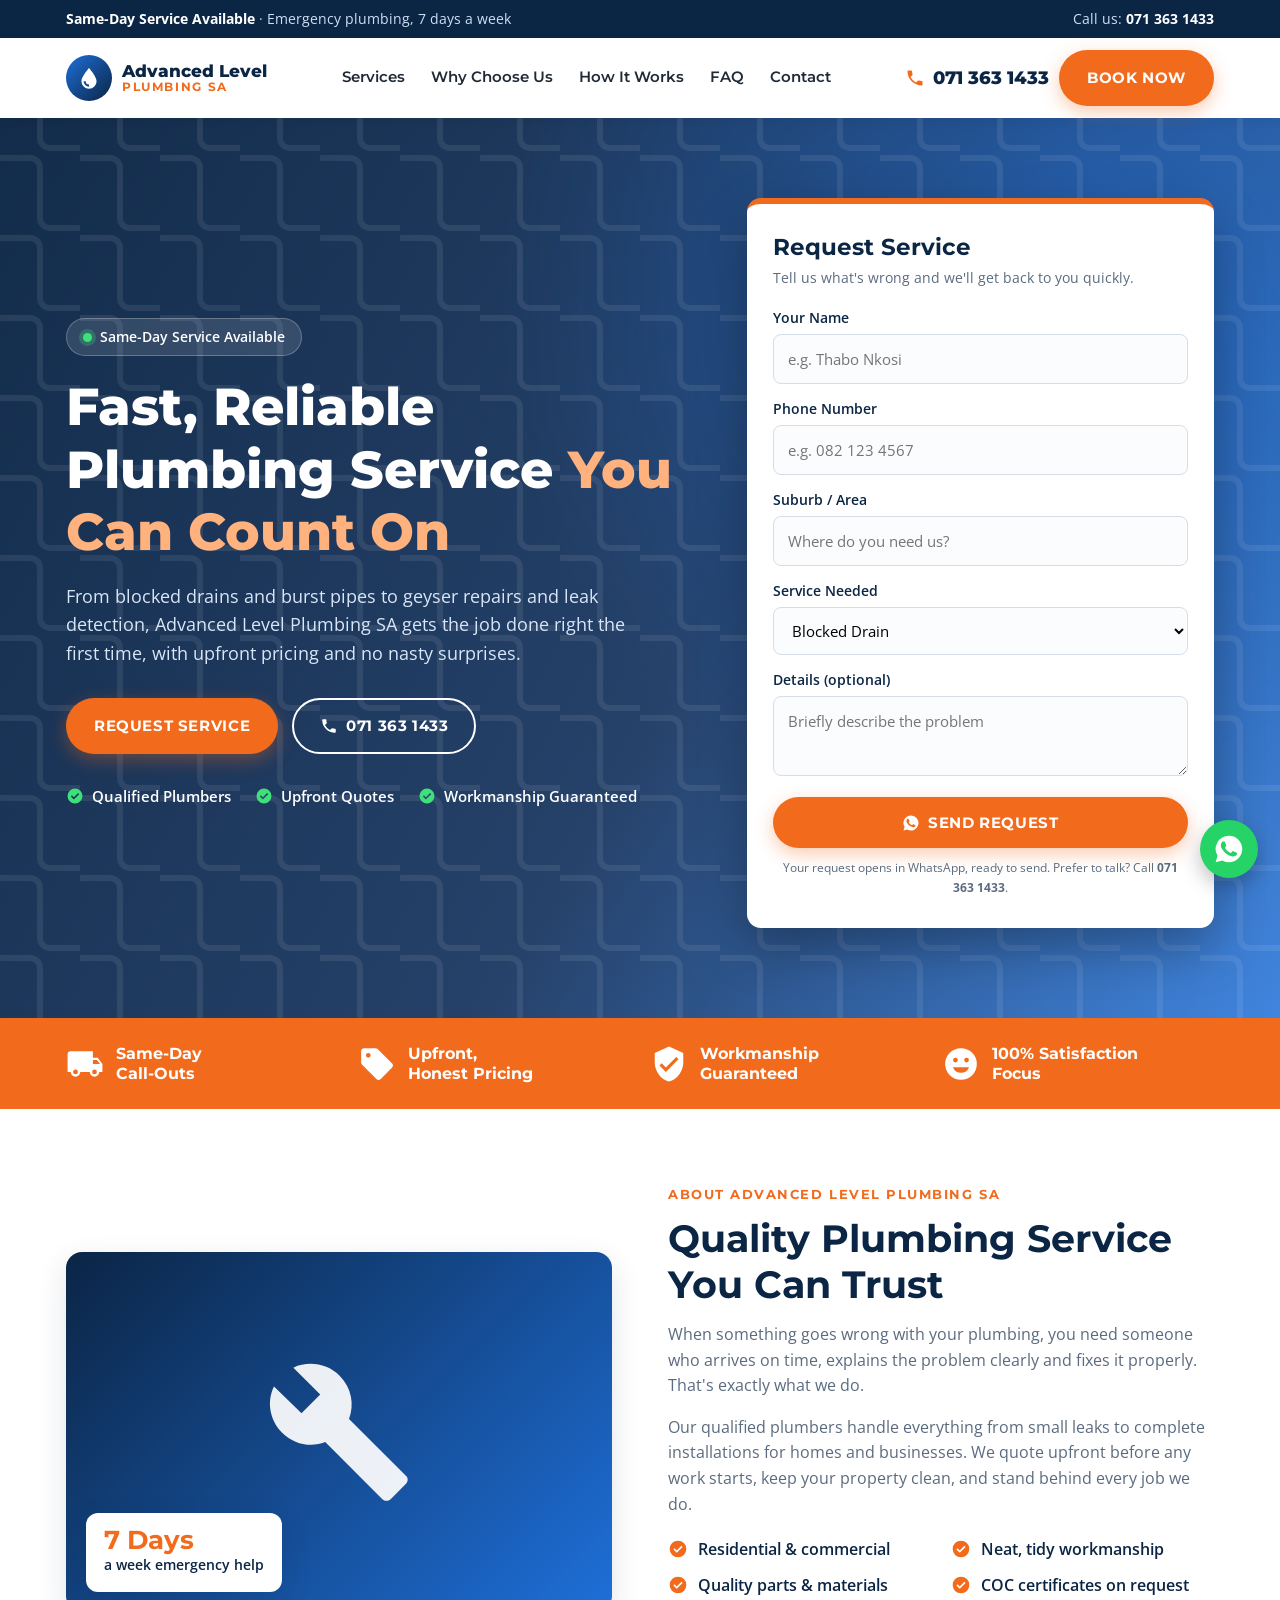
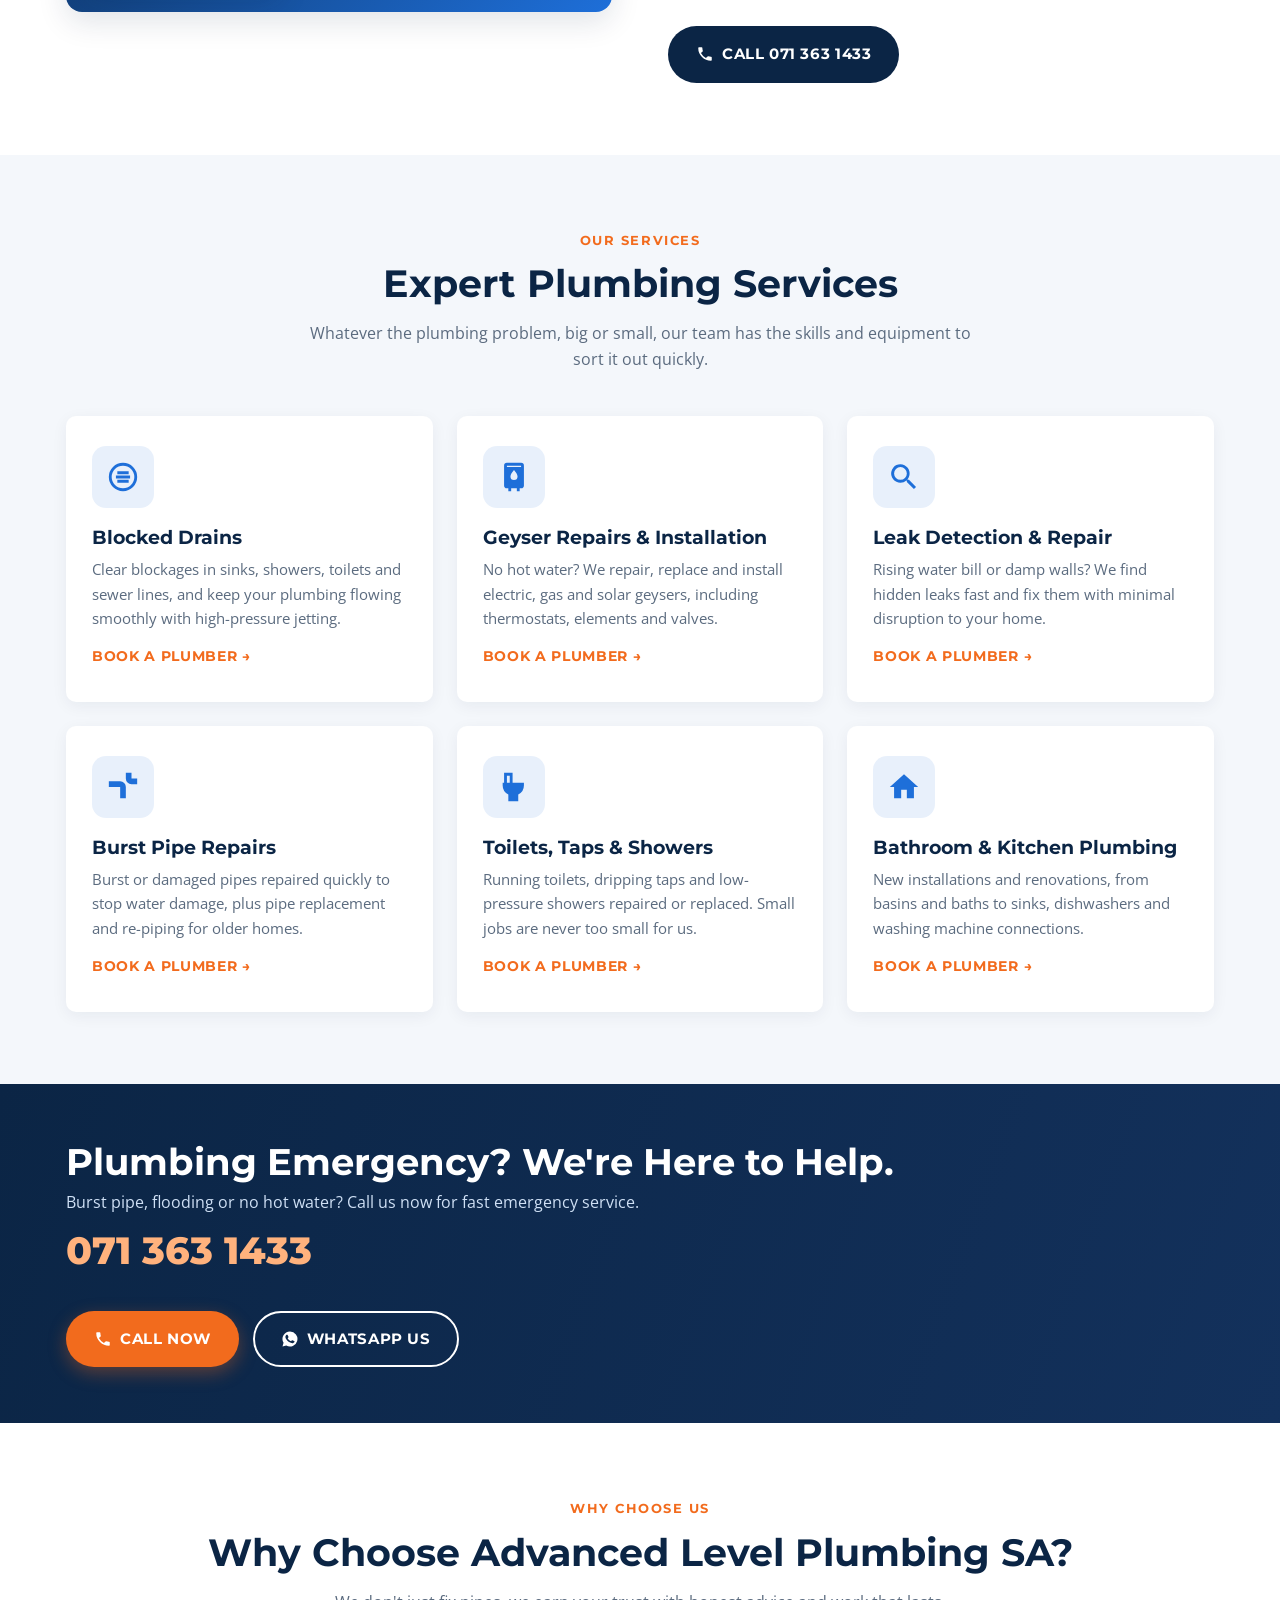
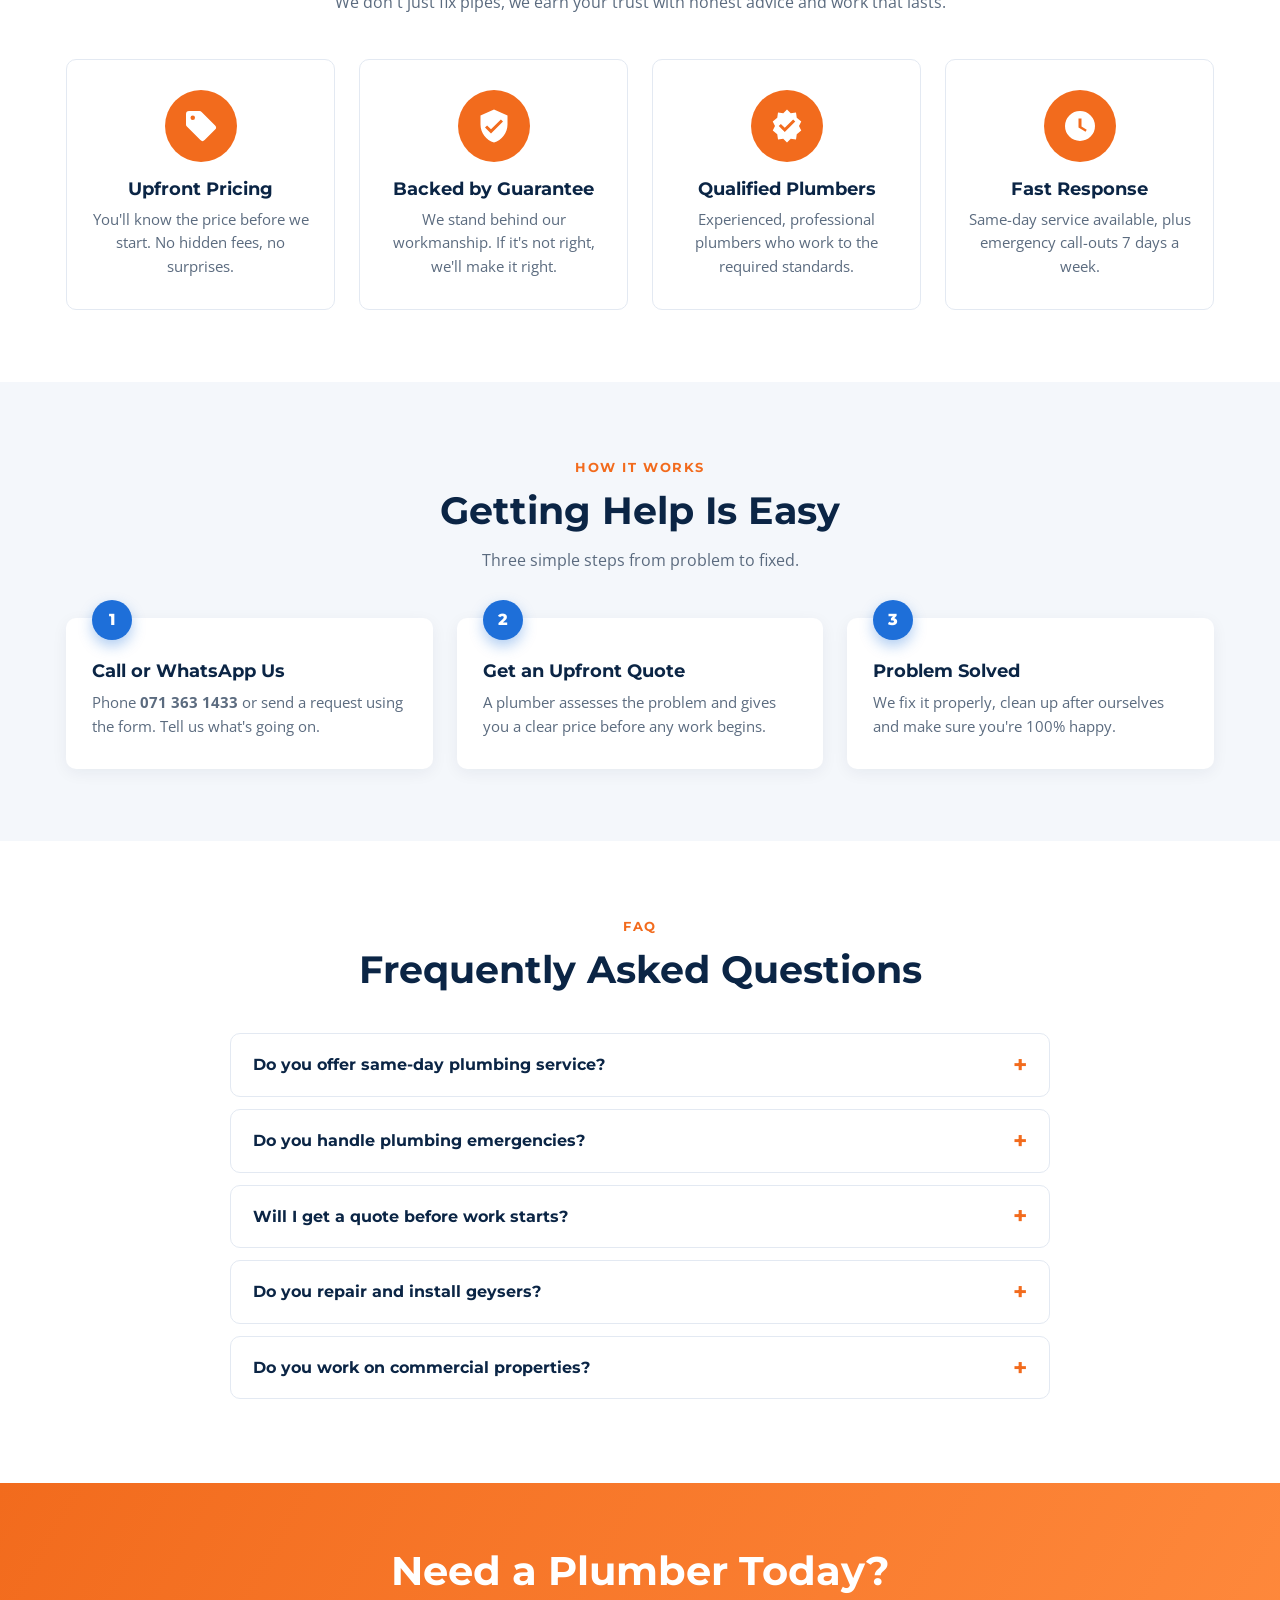
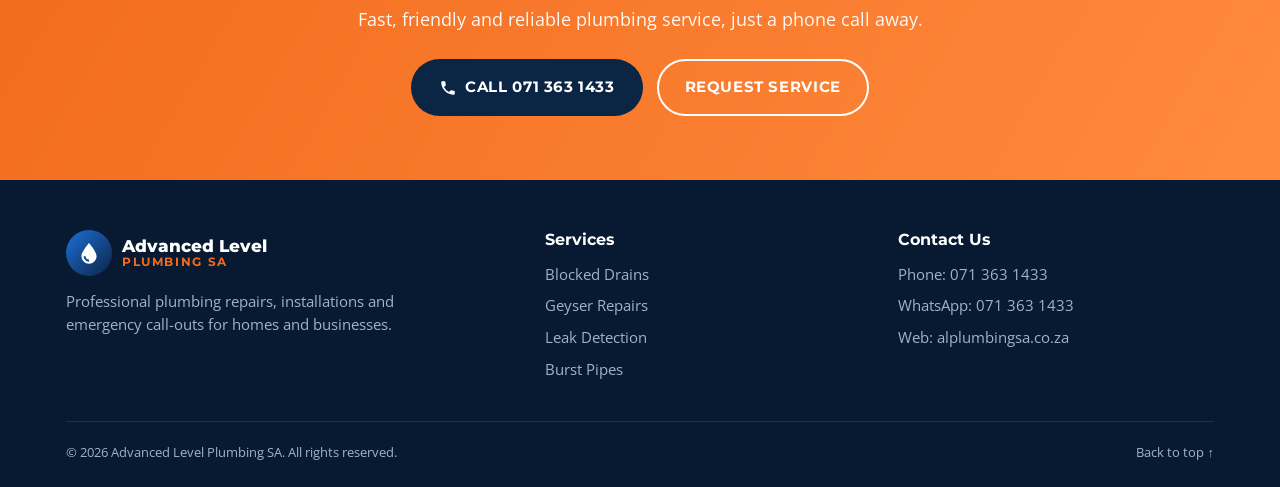
==== alplumbingsa/index.html @ 2ad4e086 "Add one-page website for Advanced Level Plumbing SA Single-page lead-gen site modelled on a plumbing" ====
<!DOCTYPE html>
<html lang="en-ZA">
<head>
  <meta charset="UTF-8">
  <meta name="viewport" content="width=device-width, initial-scale=1">
  <title>Advanced Level Plumbing SA | Fast, Reliable Plumbers | 071 363 1433</title>
  <meta name="description" content="Advanced Level Plumbing SA – fast, reliable plumbing repairs, blocked drains, geysers, leak detection and burst pipes. Same-day service available. Call 071 363 1433.">
  <link rel="canonical" href="https://alplumbingsa.co.za/">
  <meta property="og:title" content="Advanced Level Plumbing SA – Plumbing Service You Can Count On">
  <meta property="og:description" content="Blocked drains, geysers, leaks and burst pipes fixed fast. Same-day service available. Call 071 363 1433.">
  <meta property="og:url" content="https://alplumbingsa.co.za/">
  <meta property="og:type" content="website">
  <link rel="preconnect" href="https://fonts.googleapis.com">
  <link rel="preconnect" href="https://fonts.gstatic.com" crossorigin>
  <link href="https://fonts.googleapis.com/css2?family=Montserrat:wght@600;700;800&family=Open+Sans:wght@400;600&display=swap" rel="stylesheet">

  <script type="application/ld+json">
  {
    "@context": "https://schema.org",
    "@type": "Plumber",
    "name": "Advanced Level Plumbing SA",
    "url": "https://alplumbingsa.co.za/",
    "telephone": "+27713631433",
    "areaServed": "South Africa",
    "openingHours": "Mo-Su 00:00-23:59",
    "priceRange": "R"
  }
  </script>

  <style>
    :root {
      --navy: #0b2545;
      --navy-2: #13315c;
      --blue: #1e6fd9;
      --orange: #f26b1d;
      --orange-dark: #d4560c;
      --light: #f4f7fb;
      --text: #1f2a37;
      --muted: #5b6b7f;
      --white: #ffffff;
      --radius: 10px;
      --shadow: 0 10px 30px rgba(11, 37, 69, .12);
    }
    * { box-sizing: border-box; margin: 0; padding: 0; }
    html { scroll-behavior: smooth; }
    body { font-family: "Open Sans", Arial, sans-serif; color: var(--text); background: var(--white); line-height: 1.6; }
    h1, h2, h3, h4 { font-family: "Montserrat", Arial, sans-serif; line-height: 1.2; color: var(--navy); }
    a { color: inherit; text-decoration: none; }
    img, svg { display: block; }
    .container { width: 100%; max-width: 1180px; margin: 0 auto; padding: 0 16px; }
    section { padding: 72px 0; }
    .eyebrow { display: inline-block; font-family: "Montserrat", sans-serif; font-weight: 700; font-size: .8rem; letter-spacing: .12em; text-transform: uppercase; color: var(--orange); margin-bottom: 10px; }
    .section-title { font-size: clamp(1.7rem, 3.5vw, 2.4rem); margin-bottom: 14px; }
    .section-sub { color: var(--muted); max-width: 680px; }
    .center { text-align: center; }
    .center .section-sub { margin: 0 auto; }

    /* Buttons */
    .btn { display: inline-flex; align-items: center; justify-content: center; gap: 8px; font-family: "Montserrat", sans-serif; font-weight: 700; text-transform: uppercase; letter-spacing: .04em; font-size: .95rem; padding: 14px 26px; border-radius: 50px; border: 2px solid transparent; cursor: pointer; transition: transform .15s, background .15s, box-shadow .15s; white-space: nowrap; }
    .btn:hover { transform: translateY(-2px); }
    .btn-primary { background: var(--orange); color: var(--white); box-shadow: 0 6px 18px rgba(242, 107, 29, .35); }
    .btn-primary:hover { background: var(--orange-dark); }
    .btn-outline { border-color: var(--white); color: var(--white); }
    .btn-outline:hover { background: var(--white); color: var(--navy); }
    .btn-navy { background: var(--navy); color: var(--white); }
    .btn-navy:hover { background: var(--navy-2); }
    .btn svg { width: 18px; height: 18px; fill: currentColor; }

    /* Top bar */
    .topbar { background: var(--navy); color: #cfe0f5; font-size: .85rem; }
    .topbar .container { display: flex; justify-content: space-between; align-items: center; gap: 12px; padding-top: 8px; padding-bottom: 8px; flex-wrap: wrap; }
    .topbar strong { color: var(--white); }

    /* Header */
    header.site { position: sticky; top: 0; z-index: 50; background: var(--white); box-shadow: 0 2px 12px rgba(0,0,0,.06); }
    header.site .container { display: flex; align-items: center; justify-content: space-between; gap: 16px; padding-top: 12px; padding-bottom: 12px; }
    .logo { display: flex; align-items: center; gap: 10px; }
    .logo-mark { width: 46px; height: 46px; border-radius: 50%; background: linear-gradient(135deg, var(--blue), var(--navy)); display: grid; place-items: center; flex-shrink: 0; }
    .logo-mark svg { width: 26px; height: 26px; fill: var(--white); }
    .logo-text { font-family: "Montserrat", sans-serif; font-weight: 800; color: var(--navy); line-height: 1.05; font-size: 1.05rem; }
    .logo-text span { display: block; font-size: .72rem; font-weight: 700; color: var(--orange); letter-spacing: .14em; }
    nav.main { display: flex; gap: 26px; font-family: "Montserrat", sans-serif; font-weight: 600; font-size: .92rem; }
    nav.main a:hover { color: var(--orange); }
    .header-cta { display: flex; gap: 10px; align-items: center; }
    .header-phone { font-family: "Montserrat", sans-serif; font-weight: 800; color: var(--navy); display: flex; align-items: center; gap: 8px; font-size: 1.1rem; }
    .header-phone svg { width: 20px; height: 20px; fill: var(--orange); }

    /* Hero */
    .hero { position: relative; color: var(--white); padding: 80px 0 90px; background:
      radial-gradient(circle at 85% 20%, rgba(30,111,217,.55), transparent 45%),
      linear-gradient(120deg, rgba(11,37,69,.97) 0%, rgba(19,49,92,.92) 55%, rgba(30,111,217,.85) 100%);
      overflow: hidden; }
    .hero::before { content: ""; position: absolute; inset: 0; opacity: .08; background-image: url("data:image/svg+xml,%3Csvg xmlns='http://www.w3.org/2000/svg' width='80' height='80' viewBox='0 0 80 80'%3E%3Cpath d='M0 40h30a10 10 0 0 1 10 10v30M40 0v20a10 10 0 0 0 10 10h30' fill='none' stroke='%23fff' stroke-width='6'/%3E%3C/svg%3E"); }
    .hero .container { position: relative; display: grid; grid-template-columns: 1.15fr .85fr; gap: 48px; align-items: center; }
    .badge { display: inline-flex; align-items: center; gap: 8px; background: rgba(255,255,255,.12); border: 1px solid rgba(255,255,255,.25); padding: 7px 16px; border-radius: 50px; font-weight: 600; font-size: .88rem; margin-bottom: 20px; }
    .badge .dot { width: 9px; height: 9px; background: #3ee07a; border-radius: 50%; box-shadow: 0 0 0 4px rgba(62,224,122,.25); }
    .hero h1 { color: var(--white); font-size: clamp(2rem, 4.6vw, 3.25rem); font-weight: 800; margin-bottom: 18px; }
    .hero h1 em { font-style: normal; color: #ffb27d; }
    .hero p.lead { font-size: 1.12rem; color: #d9e6f7; max-width: 560px; margin-bottom: 30px; }
    .hero-ctas { display: flex; gap: 14px; flex-wrap: wrap; margin-bottom: 30px; }
    .hero-points { display: flex; flex-wrap: wrap; gap: 10px 24px; list-style: none; font-weight: 600; font-size: .95rem; }
    .hero-points li { display: flex; align-items: center; gap: 8px; }
    .hero-points svg { width: 18px; height: 18px; fill: #3ee07a; }

    /* Form card */
    .form-card { background: var(--white); color: var(--text); border-radius: 14px; padding: 30px 26px; box-shadow: 0 20px 50px rgba(0,0,0,.3); border-top: 6px solid var(--orange); }
    .form-card h2 { font-size: 1.45rem; margin-bottom: 4px; }
    .form-card p.small { color: var(--muted); font-size: .9rem; margin-bottom: 18px; }
    .form-card label { display: block; font-weight: 600; font-size: .85rem; margin-bottom: 5px; color: var(--navy); }
    .form-card input, .form-card select, .form-card textarea { width: 100%; padding: 12px 14px; border: 1.5px solid #d5dde8; border-radius: 8px; font: inherit; font-size: .95rem; margin-bottom: 14px; background: #fbfcfe; }
    .form-card input:focus, .form-card select:focus, .form-card textarea:focus { outline: none; border-color: var(--blue); box-shadow: 0 0 0 3px rgba(30,111,217,.15); }
    .form-card textarea { resize: vertical; min-height: 80px; }
    .form-card .btn { width: 100%; }
    .form-note { font-size: .78rem; color: var(--muted); text-align: center; margin-top: 10px; }

    /* Trust strip */
    .trust { background: var(--orange); color: var(--white); padding: 26px 0; }
    .trust .container { display: grid; grid-template-columns: repeat(4, 1fr); gap: 20px; }
    .trust-item { display: flex; align-items: center; gap: 12px; font-family: "Montserrat", sans-serif; font-weight: 700; font-size: .98rem; line-height: 1.25; }
    .trust-item svg { width: 38px; height: 38px; fill: var(--white); flex-shrink: 0; }

    /* Intro */
    .intro .container { display: grid; grid-template-columns: 1fr 1fr; gap: 56px; align-items: center; }
    .intro-visual { position: relative; border-radius: 16px; background: linear-gradient(135deg, var(--navy), var(--blue)); min-height: 360px; display: grid; place-items: center; box-shadow: var(--shadow); overflow: hidden; }
    .intro-visual svg.big { width: 55%; max-width: 230px; fill: rgba(255,255,255,.92); }
    .intro-stat { position: absolute; bottom: 20px; left: 20px; background: var(--white); border-radius: 12px; padding: 14px 18px; box-shadow: var(--shadow); }
    .intro-stat strong { display: block; font-family: "Montserrat", sans-serif; font-size: 1.6rem; color: var(--orange); line-height: 1; }
    .intro-stat span { font-size: .85rem; font-weight: 600; color: var(--navy); }
    .intro p { color: var(--muted); margin-bottom: 16px; }
    .check-list { list-style: none; margin: 20px 0 28px; display: grid; grid-template-columns: 1fr 1fr; gap: 10px 20px; }
    .check-list li { display: flex; gap: 10px; align-items: flex-start; font-weight: 600; color: var(--navy); }
    .check-list svg { width: 20px; height: 20px; fill: var(--orange); flex-shrink: 0; margin-top: 2px; }

    /* Services */
    .services { background: var(--light); }
    .services-grid { display: grid; grid-template-columns: repeat(3, 1fr); gap: 24px; margin-top: 44px; }
    .service-card { background: var(--white); border-radius: var(--radius); padding: 30px 26px; box-shadow: 0 4px 16px rgba(11,37,69,.06); border-bottom: 4px solid transparent; transition: transform .2s, border-color .2s, box-shadow .2s; display: flex; flex-direction: column; }
    .service-card:hover { transform: translateY(-6px); border-color: var(--orange); box-shadow: var(--shadow); }
    .service-icon { width: 62px; height: 62px; border-radius: 14px; background: rgba(30,111,217,.1); display: grid; place-items: center; margin-bottom: 18px; }
    .service-icon svg { width: 34px; height: 34px; fill: var(--blue); }
    .service-card h3 { font-size: 1.2rem; margin-bottom: 8px; }
    .service-card p { color: var(--muted); font-size: .95rem; flex: 1; }
    .service-card a.more { margin-top: 16px; font-family: "Montserrat", sans-serif; font-weight: 700; font-size: .85rem; color: var(--orange); text-transform: uppercase; letter-spacing: .05em; }
    .service-card a.more:hover { color: var(--orange-dark); }

    /* Emergency banner */
    .emergency { background: linear-gradient(110deg, var(--navy) 0%, var(--navy-2) 100%); color: var(--white); padding: 56px 0; }
    .emergency .container { display: flex; align-items: center; justify-content: space-between; gap: 30px; flex-wrap: wrap; }
    .emergency h2 { color: var(--white); font-size: clamp(1.6rem, 3.5vw, 2.3rem); }
    .emergency p { color: #cfe0f5; margin-top: 6px; }
    .emergency .big-phone { font-family: "Montserrat", sans-serif; font-weight: 800; font-size: clamp(1.6rem, 4vw, 2.4rem); color: #ffb27d; display: block; margin-top: 4px; }
    .emergency-ctas { display: flex; gap: 14px; flex-wrap: wrap; }

    /* Why us */
    .why-grid { display: grid; grid-template-columns: repeat(4, 1fr); gap: 24px; margin-top: 44px; }
    .why-card { text-align: center; padding: 30px 20px; border-radius: var(--radius); border: 1.5px solid #e3e9f2; transition: border-color .2s, box-shadow .2s; }
    .why-card:hover { border-color: var(--blue); box-shadow: var(--shadow); }
    .why-icon { width: 72px; height: 72px; margin: 0 auto 16px; border-radius: 50%; background: var(--orange); display: grid; place-items: center; }
    .why-icon svg { width: 36px; height: 36px; fill: var(--white); }
    .why-card h3 { font-size: 1.1rem; margin-bottom: 8px; }
    .why-card p { color: var(--muted); font-size: .93rem; }

    /* Process */
    .process { background: var(--light); }
    .steps { display: grid; grid-template-columns: repeat(3, 1fr); gap: 24px; margin-top: 44px; counter-reset: step; }
    .step { background: var(--white); border-radius: var(--radius); padding: 30px 26px; position: relative; box-shadow: 0 4px 16px rgba(11,37,69,.06); }
    .step::before { counter-increment: step; content: counter(step); position: absolute; top: -18px; left: 26px; width: 40px; height: 40px; border-radius: 50%; background: var(--blue); color: var(--white); font-family: "Montserrat", sans-serif; font-weight: 800; display: grid; place-items: center; box-shadow: 0 6px 14px rgba(30,111,217,.35); }
    .step h3 { margin: 12px 0 8px; font-size: 1.15rem; }
    .step p { color: var(--muted); font-size: .95rem; }

    /* FAQ */
    .faq-list { max-width: 820px; margin: 40px auto 0; }
    .faq-list details { border: 1.5px solid #e3e9f2; border-radius: var(--radius); margin-bottom: 12px; background: var(--white); }
    .faq-list summary { cursor: pointer; list-style: none; padding: 18px 22px; font-family: "Montserrat", sans-serif; font-weight: 700; color: var(--navy); display: flex; justify-content: space-between; gap: 16px; align-items: center; }
    .faq-list summary::-webkit-details-marker { display: none; }
    .faq-list summary::after { content: "+"; font-size: 1.5rem; color: var(--orange); line-height: 1; }
    .faq-list details[open] summary::after { content: "–"; }
    .faq-list details p { padding: 0 22px 18px; color: var(--muted); }

    /* Final CTA */
    .final-cta { background: linear-gradient(120deg, var(--orange) 0%, #ff8a3d 100%); color: var(--white); text-align: center; padding: 64px 0; }
    .final-cta h2 { color: var(--white); font-size: clamp(1.7rem, 4vw, 2.5rem); margin-bottom: 10px; }
    .final-cta p { font-size: 1.1rem; margin-bottom: 26px; opacity: .95; }
    .final-cta .btn-row { display: flex; gap: 14px; justify-content: center; flex-wrap: wrap; }

    /* Footer */
    footer { background: #071a31; color: #9fb3cc; padding: 50px 0 24px; font-size: .92rem; }
    .footer-grid { display: grid; grid-template-columns: 1.4fr 1fr 1fr; gap: 36px; margin-bottom: 32px; }
    footer h4 { color: var(--white); font-size: 1rem; margin-bottom: 14px; }
    footer ul { list-style: none; }
    footer li { margin-bottom: 8px; }
    footer a:hover { color: var(--white); }
    footer .logo-text { color: var(--white); }
    footer .about { margin-top: 14px; max-width: 360px; }
    .footer-bottom { border-top: 1px solid rgba(255,255,255,.1); padding-top: 20px; display: flex; justify-content: space-between; gap: 12px; flex-wrap: wrap; font-size: .82rem; }

    /* Mobile sticky call bar */
    .mobile-bar { display: none; position: fixed; bottom: 0; left: 0; right: 0; z-index: 60; box-shadow: 0 -4px 16px rgba(0,0,0,.15); }
    .mobile-bar a { flex: 1; display: flex; align-items: center; justify-content: center; gap: 8px; padding: 15px 8px; font-family: "Montserrat", sans-serif; font-weight: 800; text-transform: uppercase; font-size: .9rem; color: var(--white); }
    .mobile-bar a svg { width: 18px; height: 18px; fill: currentColor; }
    .mobile-bar .call { background: var(--orange); }
    .mobile-bar .wa { background: #1fa855; }

    /* Floating WhatsApp (desktop) */
    .wa-float { position: fixed; right: 22px; bottom: 22px; z-index: 55; width: 58px; height: 58px; border-radius: 50%; background: #25d366; display: grid; place-items: center; box-shadow: 0 8px 20px rgba(0,0,0,.25); transition: transform .15s; }
    .wa-float:hover { transform: scale(1.08); }
    .wa-float svg { width: 32px; height: 32px; fill: var(--white); }

    /* Responsive */
    @media (max-width: 1020px) {
      nav.main { display: none; }
      .hero .container, .intro .container { grid-template-columns: 1fr; }
      .services-grid { grid-template-columns: repeat(2, 1fr); }
      .why-grid { grid-template-columns: repeat(2, 1fr); }
      .trust .container { grid-template-columns: repeat(2, 1fr); }
    }
    @media (max-width: 680px) {
      section { padding: 56px 0; }
      .topbar .hide-sm, .header-cta .btn { display: none; }
      .header-phone { font-size: .98rem; }
      .logo-text { font-size: .92rem; }
      .hero { padding: 50px 0 60px; }
      .hero-ctas .btn { flex: 1 1 100%; }
      .services-grid, .why-grid, .steps, .footer-grid, .check-list { grid-template-columns: 1fr; }
      .trust .container { grid-template-columns: 1fr 1fr; gap: 16px; }
      .trust-item { font-size: .85rem; }
      .trust-item svg { width: 30px; height: 30px; }
      .intro-visual { min-height: 260px; }
      .steps { gap: 36px; }
      .mobile-bar { display: flex; }
      .wa-float { display: none; }
      body { padding-bottom: 54px; }
    }
  </style>
</head>
<body>

  <!-- SVG icon sprite -->
  <svg width="0" height="0" style="position:absolute" aria-hidden="true">
    <symbol id="i-phone" viewBox="0 0 24 24"><path d="M6.6 10.8a15.1 15.1 0 0 0 6.6 6.6l2.2-2.2a1 1 0 0 1 1-.25 11.4 11.4 0 0 0 3.6.57 1 1 0 0 1 1 1V20a1 1 0 0 1-1 1A17 17 0 0 1 3 4a1 1 0 0 1 1-1h3.5a1 1 0 0 1 1 1c0 1.25.2 2.45.57 3.57a1 1 0 0 1-.25 1z"/></symbol>
    <symbol id="i-check" viewBox="0 0 24 24"><path d="M12 2a10 10 0 1 0 0 20 10 10 0 0 0 0-20zm-1.5 14.5-4-4 1.4-1.4 2.6 2.6 5.6-5.6 1.4 1.4z"/></symbol>
    <symbol id="i-drop" viewBox="0 0 24 24"><path d="M12 2.7S5 10.4 5 15a7 7 0 0 0 14 0c0-4.6-7-12.3-7-12.3zm0 17.3a5 5 0 0 1-5-5h2a3 3 0 0 0 3 3z"/></symbol>
    <symbol id="i-wrench" viewBox="0 0 24 24"><path d="M22.7 19 13.6 9.9c.9-2.3.4-5-1.5-6.9-2-2-5-2.4-7.4-1.3L9 6 6 9 1.6 4.7C.4 7.1.9 10.1 2.9 12.1c1.9 1.9 4.6 2.4 6.9 1.5l9.1 9.1c.4.4 1 .4 1.4 0l2.3-2.3c.5-.4.5-1.1.1-1.4z"/></symbol>
    <symbol id="i-drain" viewBox="0 0 24 24"><path d="M12 2a10 10 0 1 0 0 20 10 10 0 0 0 0-20zm0 18a8 8 0 1 1 0-16 8 8 0 0 1 0 16zM7 11h10v2H7zm1-3h8v2H8zm0 6h8v2H8z"/></symbol>
    <symbol id="i-geyser" viewBox="0 0 24 24"><path d="M7 2h10a2 2 0 0 1 2 2v14a2 2 0 0 1-2 2h-1v2h-2v-2h-4v2H8v-2H7a2 2 0 0 1-2-2V4a2 2 0 0 1 2-2zm5 5c-1.3 1.6-2.5 3.2-2.5 4.6a2.5 2.5 0 0 0 5 0C14.5 10.2 13.3 8.6 12 7zM7 4v1h10V4z"/></symbol>
    <symbol id="i-search" viewBox="0 0 24 24"><path d="M15.5 14h-.8l-.3-.3A6.5 6.5 0 1 0 9.5 16a6.5 6.5 0 0 0 4.2-1.6l.3.3v.8l5 5 1.5-1.5zm-6 0a4.5 4.5 0 1 1 0-9 4.5 4.5 0 0 1 0 9z"/></symbol>
    <symbol id="i-pipe" viewBox="0 0 24 24"><path d="M2 8h8a4 4 0 0 1 4 4v8h-4v-8H2zm12-6h4v4h4v4h-4a4 4 0 0 1-4-4z"/></symbol>
    <symbol id="i-toilet" viewBox="0 0 24 24"><path d="M5 2h6v7h8v2a7 7 0 0 1-4 6.3V22H8v-4.7A7 7 0 0 1 4 11V9h1zm2 2v5h2V4z"/></symbol>
    <symbol id="i-house" viewBox="0 0 24 24"><path d="M12 3 2 12h3v8h5v-6h4v6h5v-8h3z"/></symbol>
    <symbol id="i-clock" viewBox="0 0 24 24"><path d="M12 2a10 10 0 1 0 0 20 10 10 0 0 0 0-20zm1 10.4 3.5 2.1-.8 1.3L11 13V7h2z"/></symbol>
    <symbol id="i-tag" viewBox="0 0 24 24"><path d="M21.4 11.6 12.4 2.6A2 2 0 0 0 11 2H4a2 2 0 0 0-2 2v7c0 .6.2 1.1.6 1.4l9 9a2 2 0 0 0 2.8 0l7-7a2 2 0 0 0 0-2.8zM6.5 8a1.5 1.5 0 1 1 0-3 1.5 1.5 0 0 1 0 3z"/></symbol>
    <symbol id="i-shield" viewBox="0 0 24 24"><path d="M12 1 3 5v6c0 5.5 3.8 10.7 9 12 5.2-1.3 9-6.5 9-12V5zm-2 16-4-4 1.4-1.4 2.6 2.6 6.6-6.6L18 9z"/></symbol>
    <symbol id="i-badge" viewBox="0 0 24 24"><path d="M12 1 9.5 3.5 6 3l-.5 3.5L2.5 9 4 12l-1.5 3 3 2.5L6 21l3.5-.5L12 23l2.5-2.5L18 21l.5-3.5 3-2.5L20 12l1.5-3-3-2.5L18 3l-3.5.5zm-1.5 15-4-4 1.4-1.4 2.6 2.6 5.6-5.6 1.4 1.4z"/></symbol>
    <symbol id="i-truck" viewBox="0 0 24 24"><path d="M20 8h-3V4H3a2 2 0 0 0-2 2v11h2a3 3 0 0 0 6 0h6a3 3 0 0 0 6 0h2v-5zM6 18.5a1.5 1.5 0 1 1 0-3 1.5 1.5 0 0 1 0 3zm13.5-9 2 2.5H17V9.5zM18 18.5a1.5 1.5 0 1 1 0-3 1.5 1.5 0 0 1 0 3z"/></symbol>
    <symbol id="i-smile" viewBox="0 0 24 24"><path d="M12 2a10 10 0 1 0 0 20 10 10 0 0 0 0-20zM8.5 8a1.5 1.5 0 1 1 0 3 1.5 1.5 0 0 1 0-3zm7 0a1.5 1.5 0 1 1 0 3 1.5 1.5 0 0 1 0-3zM12 17.5A5.5 5.5 0 0 1 6.9 14h10.2a5.5 5.5 0 0 1-5.1 3.5z"/></symbol>
    <symbol id="i-whatsapp" viewBox="0 0 24 24"><path d="M12 2a10 10 0 0 0-8.6 15.1L2 22l5-1.3A10 10 0 1 0 12 2zm5.8 14.1c-.2.7-1.4 1.3-2 1.4-.5.1-1.2.1-1.9-.1-.4-.1-1-.3-1.7-.6-3-1.3-5-4.3-5.1-4.5-.2-.2-1.2-1.6-1.2-3s.8-2.2 1-2.5c.3-.3.6-.4.8-.4h.6c.2 0 .4 0 .7.5l.9 2.2c.1.2.1.4 0 .6l-.3.5-.4.5c-.1.1-.3.3-.1.6.2.3.8 1.3 1.6 2.1 1.1 1 2.1 1.3 2.4 1.4.3.2.5.1.6 0l.9-1.1c.2-.3.4-.2.7-.1l2.1 1c.3.2.5.2.6.4.1.1.1.7-.2 1.5z"/></symbol>
  </svg>

  <!-- Top bar -->
  <div class="topbar">
    <div class="container">
      <span><strong>Same-Day Service Available</strong> <span class="hide-sm">· Emergency plumbing, 7 days a week</span></span>
      <span>Call us: <a href="tel:+27713631433"><strong>071 363 1433</strong></a></span>
    </div>
  </div>

  <!-- Header -->
  <header class="site">
    <div class="container">
      <a href="#top" class="logo" aria-label="Advanced Level Plumbing SA home">
        <span class="logo-mark"><svg><use href="#i-drop"/></svg></span>
        <span class="logo-text">Advanced Level<span>PLUMBING SA</span></span>
      </a>
      <nav class="main" aria-label="Main">
        <a href="#services">Services</a>
        <a href="#why-us">Why Choose Us</a>
        <a href="#how-it-works">How It Works</a>
        <a href="#faq">FAQ</a>
        <a href="#contact">Contact</a>
      </nav>
      <div class="header-cta">
        <a class="header-phone" href="tel:+27713631433"><svg><use href="#i-phone"/></svg>071 363 1433</a>
        <a class="btn btn-primary" href="#contact">Book Now</a>
      </div>
    </div>
  </header>

  <main id="top">

    <!-- Hero -->
    <section class="hero">
      <div class="container">
        <div>
          <span class="badge"><span class="dot"></span>Same-Day Service Available</span>
          <h1>Fast, Reliable Plumbing Service <em>You Can Count On</em></h1>
          <p class="lead">From blocked drains and burst pipes to geyser repairs and leak detection, Advanced Level Plumbing SA gets the job done right the first time, with upfront pricing and no nasty surprises.</p>
          <div class="hero-ctas">
            <a class="btn btn-primary" href="#contact">Request Service</a>
            <a class="btn btn-outline" href="tel:+27713631433"><svg><use href="#i-phone"/></svg>071 363 1433</a>
          </div>
          <ul class="hero-points">
            <li><svg><use href="#i-check"/></svg>Qualified Plumbers</li>
            <li><svg><use href="#i-check"/></svg>Upfront Quotes</li>
            <li><svg><use href="#i-check"/></svg>Workmanship Guaranteed</li>
          </ul>
        </div>

        <div class="form-card" id="contact">
          <h2>Request Service</h2>
          <p class="small">Tell us what's wrong and we'll get back to you quickly.</p>
          <form id="quoteForm" novalidate>
            <label for="name">Your Name</label>
            <input id="name" name="name" type="text" placeholder="e.g. Thabo Nkosi" required autocomplete="name">
            <label for="phone">Phone Number</label>
            <input id="phone" name="phone" type="tel" placeholder="e.g. 082 123 4567" required autocomplete="tel">
            <label for="area">Suburb / Area</label>
            <input id="area" name="area" type="text" placeholder="Where do you need us?" autocomplete="address-level2">
            <label for="service">Service Needed</label>
            <select id="service" name="service">
              <option>Blocked Drain</option>
              <option>Geyser Repair / Installation</option>
              <option>Leak Detection</option>
              <option>Burst Pipe</option>
              <option>Toilet / Tap Repair</option>
              <option>Bathroom / Kitchen Plumbing</option>
              <option>Emergency</option>
              <option>Other</option>
            </select>
            <label for="msg">Details (optional)</label>
            <textarea id="msg" name="msg" placeholder="Briefly describe the problem"></textarea>
            <button class="btn btn-primary" type="submit"><svg><use href="#i-whatsapp"/></svg>Send Request</button>
            <p class="form-note">Your request opens in WhatsApp, ready to send. Prefer to talk? Call <a href="tel:+27713631433"><strong>071 363 1433</strong></a>.</p>
          </form>
        </div>
      </div>
    </section>

    <!-- Trust strip -->
    <div class="trust">
      <div class="container">
        <div class="trust-item"><svg><use href="#i-truck"/></svg>Same-Day<br>Call-Outs</div>
        <div class="trust-item"><svg><use href="#i-tag"/></svg>Upfront,<br>Honest Pricing</div>
        <div class="trust-item"><svg><use href="#i-shield"/></svg>Workmanship<br>Guaranteed</div>
        <div class="trust-item"><svg><use href="#i-smile"/></svg>100% Satisfaction<br>Focus</div>
      </div>
    </div>

    <!-- Intro -->
    <section class="intro">
      <div class="container">
        <div class="intro-visual" aria-hidden="true">
          <svg class="big"><use href="#i-wrench"/></svg>
          <div class="intro-stat"><strong>7 Days</strong><span>a week emergency help</span></div>
        </div>
        <div>
          <span class="eyebrow">About Advanced Level Plumbing SA</span>
          <h2 class="section-title">Quality Plumbing Service You Can Trust</h2>
          <p>When something goes wrong with your plumbing, you need someone who arrives on time, explains the problem clearly and fixes it properly. That's exactly what we do.</p>
          <p>Our qualified plumbers handle everything from small leaks to complete installations for homes and businesses. We quote upfront before any work starts, keep your property clean, and stand behind every job we do.</p>
          <ul class="check-list">
            <li><svg><use href="#i-check"/></svg>Residential &amp; commercial</li>
            <li><svg><use href="#i-check"/></svg>Neat, tidy workmanship</li>
            <li><svg><use href="#i-check"/></svg>Quality parts &amp; materials</li>
            <li><svg><use href="#i-check"/></svg>COC certificates on request</li>
          </ul>
          <a class="btn btn-navy" href="tel:+27713631433"><svg><use href="#i-phone"/></svg>Call 071 363 1433</a>
        </div>
      </div>
    </section>

    <!-- Services -->
    <section class="services" id="services">
      <div class="container center">
        <span class="eyebrow">Our Services</span>
        <h2 class="section-title">Expert Plumbing Services</h2>
        <p class="section-sub">Whatever the plumbing problem, big or small, our team has the skills and equipment to sort it out quickly.</p>
        <div class="services-grid" style="text-align:left">
          <div class="service-card">
            <div class="service-icon"><svg><use href="#i-drain"/></svg></div>
            <h3>Blocked Drains</h3>
            <p>Clear blockages in sinks, showers, toilets and sewer lines, and keep your plumbing flowing smoothly with high-pressure jetting.</p>
            <a class="more" href="#contact">Book a plumber →</a>
          </div>
          <div class="service-card">
            <div class="service-icon"><svg><use href="#i-geyser"/></svg></div>
            <h3>Geyser Repairs &amp; Installation</h3>
            <p>No hot water? We repair, replace and install electric, gas and solar geysers, including thermostats, elements and valves.</p>
            <a class="more" href="#contact">Book a plumber →</a>
          </div>
          <div class="service-card">
            <div class="service-icon"><svg><use href="#i-search"/></svg></div>
            <h3>Leak Detection &amp; Repair</h3>
            <p>Rising water bill or damp walls? We find hidden leaks fast and fix them with minimal disruption to your home.</p>
            <a class="more" href="#contact">Book a plumber →</a>
          </div>
          <div class="service-card">
            <div class="service-icon"><svg><use href="#i-pipe"/></svg></div>
            <h3>Burst Pipe Repairs</h3>
            <p>Burst or damaged pipes repaired quickly to stop water damage, plus pipe replacement and re-piping for older homes.</p>
            <a class="more" href="#contact">Book a plumber →</a>
          </div>
          <div class="service-card">
            <div class="service-icon"><svg><use href="#i-toilet"/></svg></div>
            <h3>Toilets, Taps &amp; Showers</h3>
            <p>Running toilets, dripping taps and low-pressure showers repaired or replaced. Small jobs are never too small for us.</p>
            <a class="more" href="#contact">Book a plumber →</a>
          </div>
          <div class="service-card">
            <div class="service-icon"><svg><use href="#i-house"/></svg></div>
            <h3>Bathroom &amp; Kitchen Plumbing</h3>
            <p>New installations and renovations, from basins and baths to sinks, dishwashers and washing machine connections.</p>
            <a class="more" href="#contact">Book a plumber →</a>
          </div>
        </div>
      </div>
    </section>

    <!-- Emergency banner -->
    <section class="emergency" aria-label="Emergency plumbing">
      <div class="container">
        <div>
          <h2>Plumbing Emergency? We're Here to Help.</h2>
          <p>Burst pipe, flooding or no hot water? Call us now for fast emergency service.</p>
          <a class="big-phone" href="tel:+27713631433">071 363 1433</a>
        </div>
        <div class="emergency-ctas">
          <a class="btn btn-primary" href="tel:+27713631433"><svg><use href="#i-phone"/></svg>Call Now</a>
          <a class="btn btn-outline" href="https://wa.me/27713631433" target="_blank" rel="noopener"><svg><use href="#i-whatsapp"/></svg>WhatsApp Us</a>
        </div>
      </div>
    </section>

    <!-- Why us -->
    <section id="why-us">
      <div class="container center">
        <span class="eyebrow">Why Choose Us</span>
        <h2 class="section-title">Why Choose Advanced Level Plumbing SA?</h2>
        <p class="section-sub">We don't just fix pipes, we earn your trust with honest advice and work that lasts.</p>
        <div class="why-grid">
          <div class="why-card">
            <div class="why-icon"><svg><use href="#i-tag"/></svg></div>
            <h3>Upfront Pricing</h3>
            <p>You'll know the price before we start. No hidden fees, no surprises.</p>
          </div>
          <div class="why-card">
            <div class="why-icon"><svg><use href="#i-shield"/></svg></div>
            <h3>Backed by Guarantee</h3>
            <p>We stand behind our workmanship. If it's not right, we'll make it right.</p>
          </div>
          <div class="why-card">
            <div class="why-icon"><svg><use href="#i-badge"/></svg></div>
            <h3>Qualified Plumbers</h3>
            <p>Experienced, professional plumbers who work to the required standards.</p>
          </div>
          <div class="why-card">
            <div class="why-icon"><svg><use href="#i-clock"/></svg></div>
            <h3>Fast Response</h3>
            <p>Same-day service available, plus emergency call-outs 7 days a week.</p>
          </div>
        </div>
      </div>
    </section>

    <!-- How it works -->
    <section class="process" id="how-it-works">
      <div class="container center">
        <span class="eyebrow">How It Works</span>
        <h2 class="section-title">Getting Help Is Easy</h2>
        <p class="section-sub">Three simple steps from problem to fixed.</p>
        <div class="steps" style="text-align:left">
          <div class="step">
            <h3>Call or WhatsApp Us</h3>
            <p>Phone <a href="tel:+27713631433"><strong>071 363 1433</strong></a> or send a request using the form. Tell us what's going on.</p>
          </div>
          <div class="step">
            <h3>Get an Upfront Quote</h3>
            <p>A plumber assesses the problem and gives you a clear price before any work begins.</p>
          </div>
          <div class="step">
            <h3>Problem Solved</h3>
            <p>We fix it properly, clean up after ourselves and make sure you're 100% happy.</p>
          </div>
        </div>
      </div>
    </section>

    <!-- FAQ -->
    <section id="faq">
      <div class="container center">
        <span class="eyebrow">FAQ</span>
        <h2 class="section-title">Frequently Asked Questions</h2>
        <div class="faq-list" style="text-align:left">
          <details>
            <summary>Do you offer same-day plumbing service?</summary>
            <p>Yes. Same-day service is available for most call-outs. Call us on 071 363 1433 as early as possible and we'll do our best to get a plumber to you the same day.</p>
          </details>
          <details>
            <summary>Do you handle plumbing emergencies?</summary>
            <p>Yes, we attend to emergencies such as burst pipes, major leaks and blocked sewer lines 7 days a week. Phone us directly for the fastest response.</p>
          </details>
          <details>
            <summary>Will I get a quote before work starts?</summary>
            <p>Always. Our plumber will explain the problem and give you an upfront price before any work begins, so there are no surprises.</p>
          </details>
          <details>
            <summary>Do you repair and install geysers?</summary>
            <p>Yes. We repair and replace geysers, elements, thermostats and valves, and install new electric, gas and solar geysers.</p>
          </details>
          <details>
            <summary>Do you work on commercial properties?</summary>
            <p>Yes. We work for homeowners, landlords, body corporates and businesses. Get in touch to discuss your requirements.</p>
          </details>
        </div>
      </div>
    </section>

    <!-- Final CTA -->
    <section class="final-cta">
      <div class="container">
        <h2>Need a Plumber Today?</h2>
        <p>Fast, friendly and reliable plumbing service, just a phone call away.</p>
        <div class="btn-row">
          <a class="btn btn-navy" href="tel:+27713631433"><svg><use href="#i-phone"/></svg>Call 071 363 1433</a>
          <a class="btn btn-outline" href="#contact">Request Service</a>
        </div>
      </div>
    </section>

  </main>

  <!-- Footer -->
  <footer>
    <div class="container">
      <div class="footer-grid">
        <div>
          <a href="#top" class="logo">
            <span class="logo-mark"><svg><use href="#i-drop"/></svg></span>
            <span class="logo-text">Advanced Level<span>PLUMBING SA</span></span>
          </a>
          <p class="about">Professional plumbing repairs, installations and emergency call-outs for homes and businesses.</p>
        </div>
        <div>
          <h4>Services</h4>
          <ul>
            <li><a href="#services">Blocked Drains</a></li>
            <li><a href="#services">Geyser Repairs</a></li>
            <li><a href="#services">Leak Detection</a></li>
            <li><a href="#services">Burst Pipes</a></li>
          </ul>
        </div>
        <div>
          <h4>Contact Us</h4>
          <ul>
            <li>Phone: <a href="tel:+27713631433">071 363 1433</a></li>
            <li>WhatsApp: <a href="https://wa.me/27713631433" target="_blank" rel="noopener">071 363 1433</a></li>
            <li>Web: <a href="https://alplumbingsa.co.za/">alplumbingsa.co.za</a></li>
          </ul>
        </div>
      </div>
      <div class="footer-bottom">
        <span>© <span id="year">2026</span> Advanced Level Plumbing SA. All rights reserved.</span>
        <a href="#top">Back to top ↑</a>
      </div>
    </div>
  </footer>

  <!-- Floating WhatsApp (desktop) -->
  <a class="wa-float" href="https://wa.me/27713631433" target="_blank" rel="noopener" aria-label="Chat on WhatsApp"><svg><use href="#i-whatsapp"/></svg></a>

  <!-- Mobile sticky call bar -->
  <div class="mobile-bar">
    <a class="call" href="tel:+27713631433"><svg><use href="#i-phone"/></svg>Call Now</a>
    <a class="wa" href="https://wa.me/27713631433" target="_blank" rel="noopener"><svg><use href="#i-whatsapp"/></svg>WhatsApp</a>
  </div>

  <script>
    document.getElementById('year').textContent = new Date().getFullYear();

    // Send the request form as a pre-filled WhatsApp message (no server needed).
    document.getElementById('quoteForm').addEventListener('submit', function (e) {
      e.preventDefault();
      var f = e.target.elements;
      var name = f.name.value.trim();
      var phone = f.phone.value.trim();
      if (!name || !phone) {
        (name ? f.phone : f.name).focus();
        alert('Please enter your name and phone number.');
        return;
      }
      var lines = [
        'Hi Advanced Level Plumbing SA, I would like to request service.',
        'Name: ' + name,
        'Phone: ' + phone,
        f.area.value.trim() ? 'Area: ' + f.area.value.trim() : '',
        'Service: ' + f.service.value,
        f.msg.value.trim() ? 'Details: ' + f.msg.value.trim() : ''
      ].filter(Boolean);
      window.open('https://wa.me/27713631433?text=' + encodeURIComponent(lines.join('\n')), '_blank');
    });
  </script>
</body>
</html>
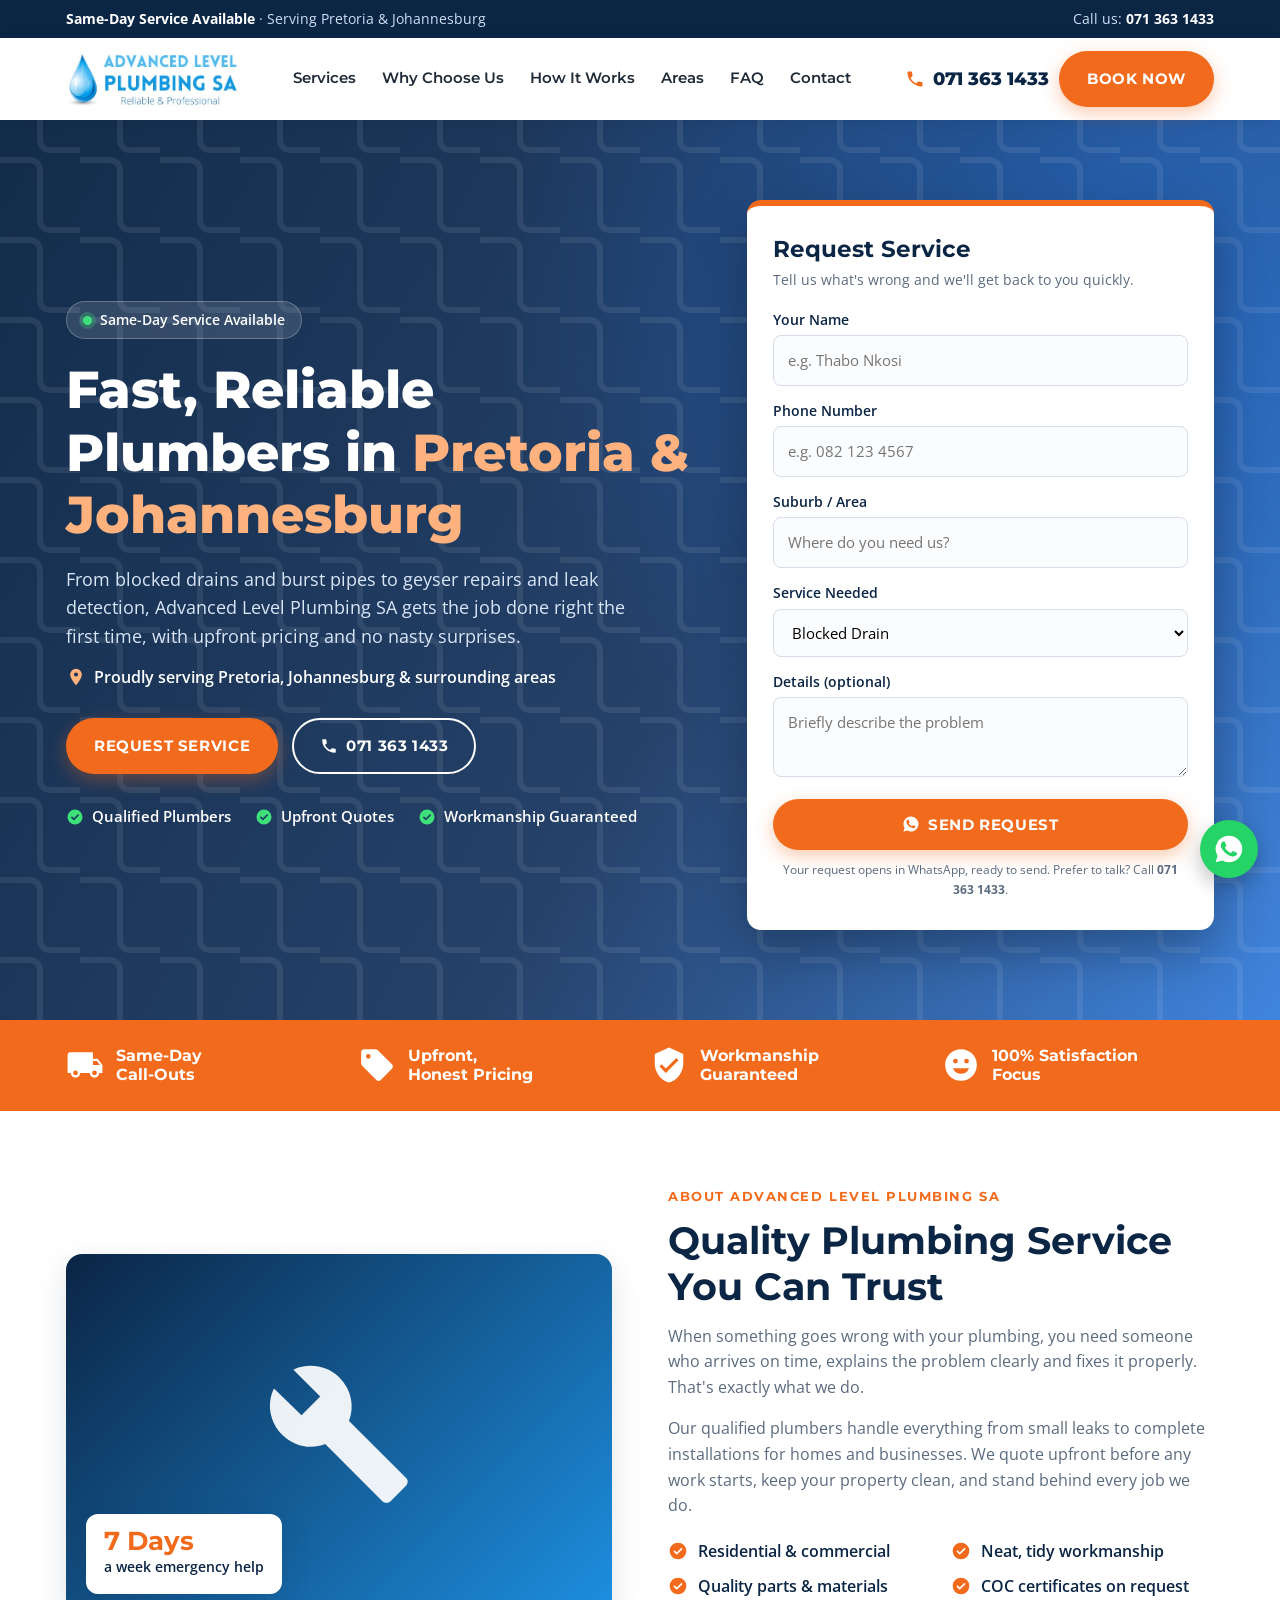
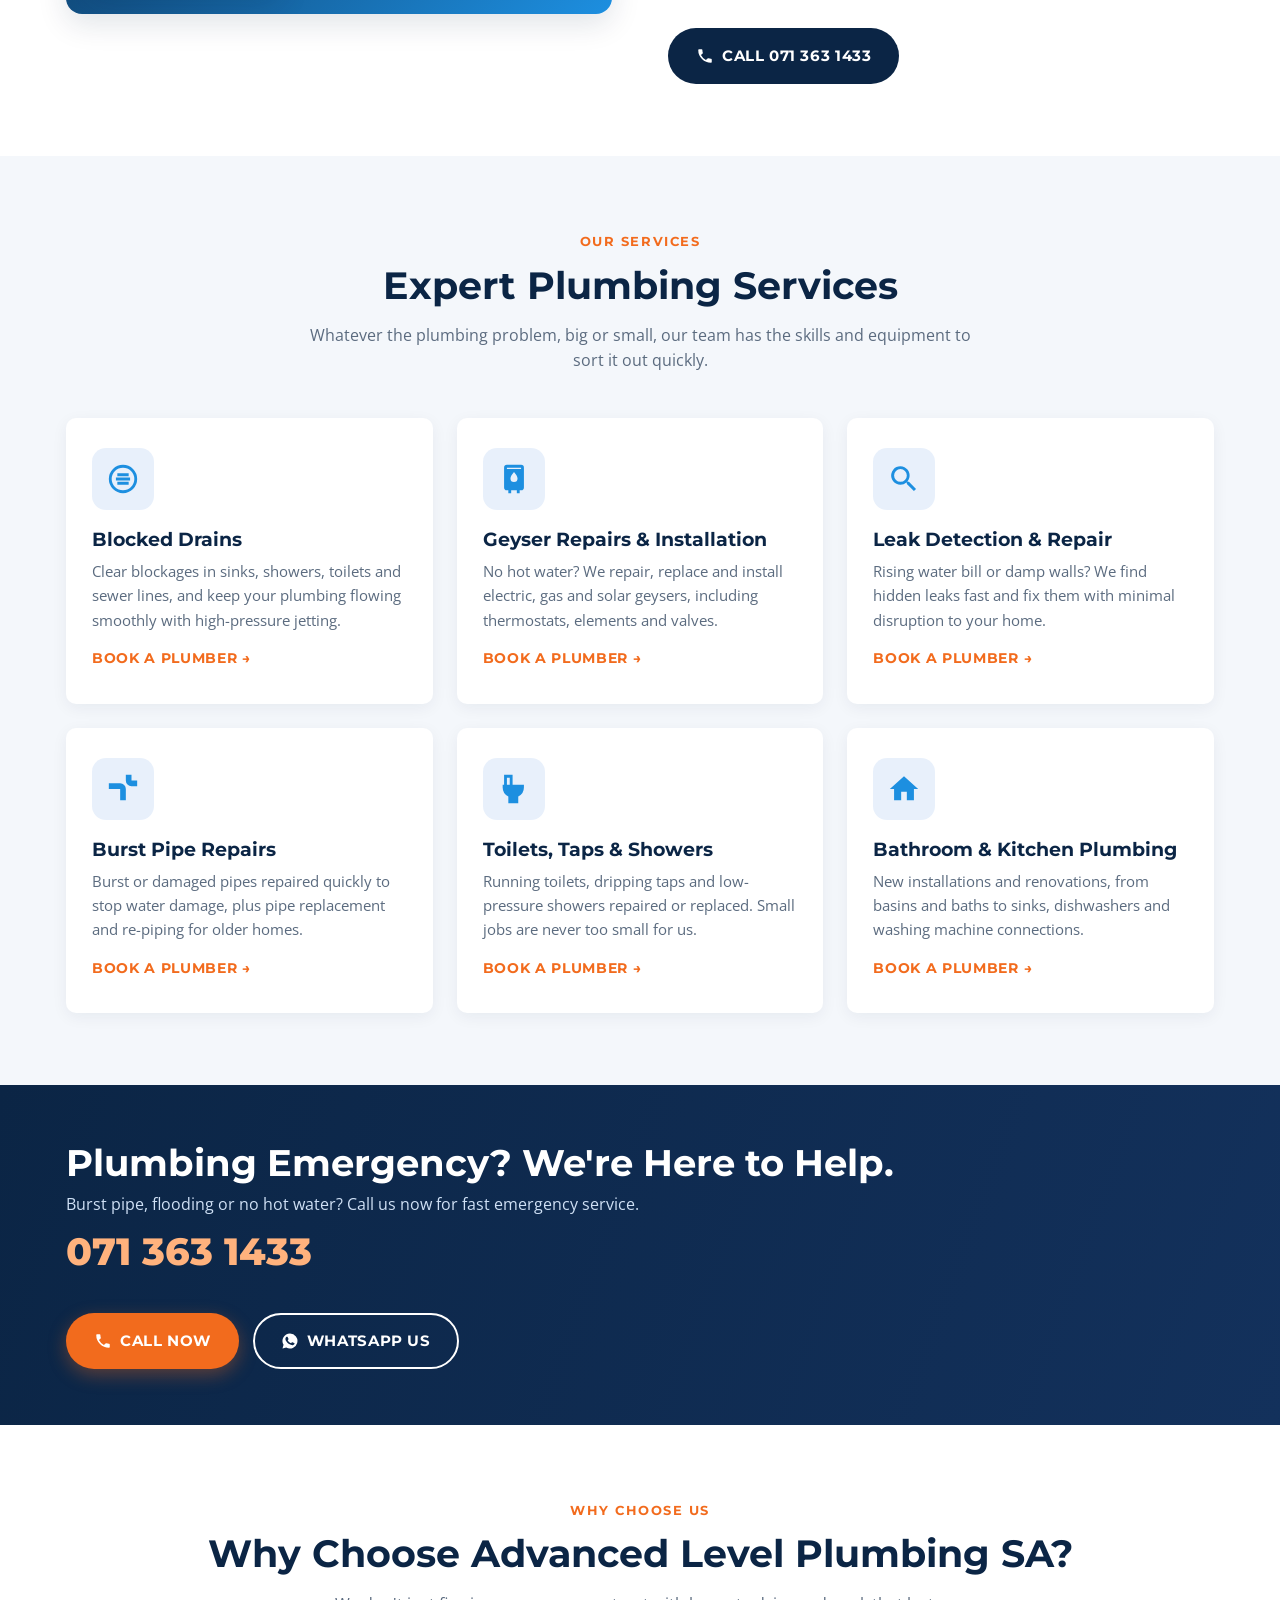
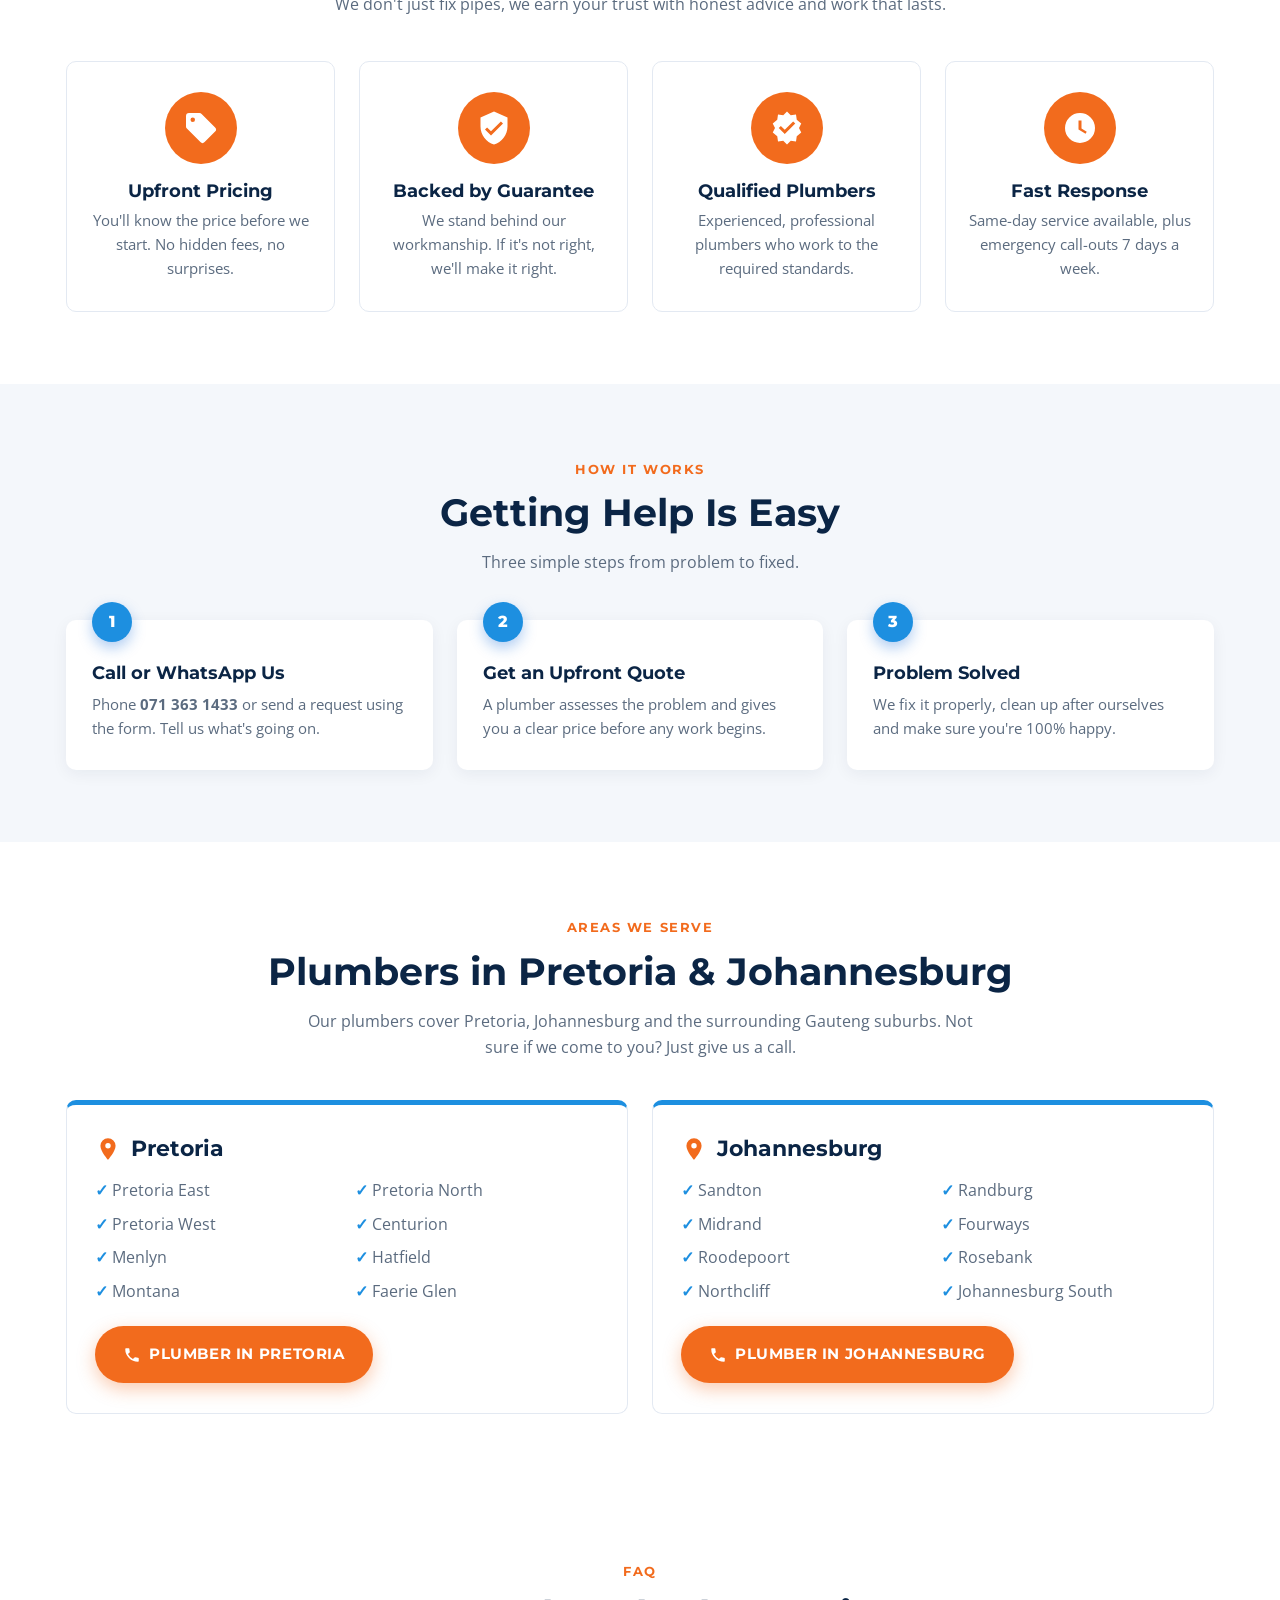
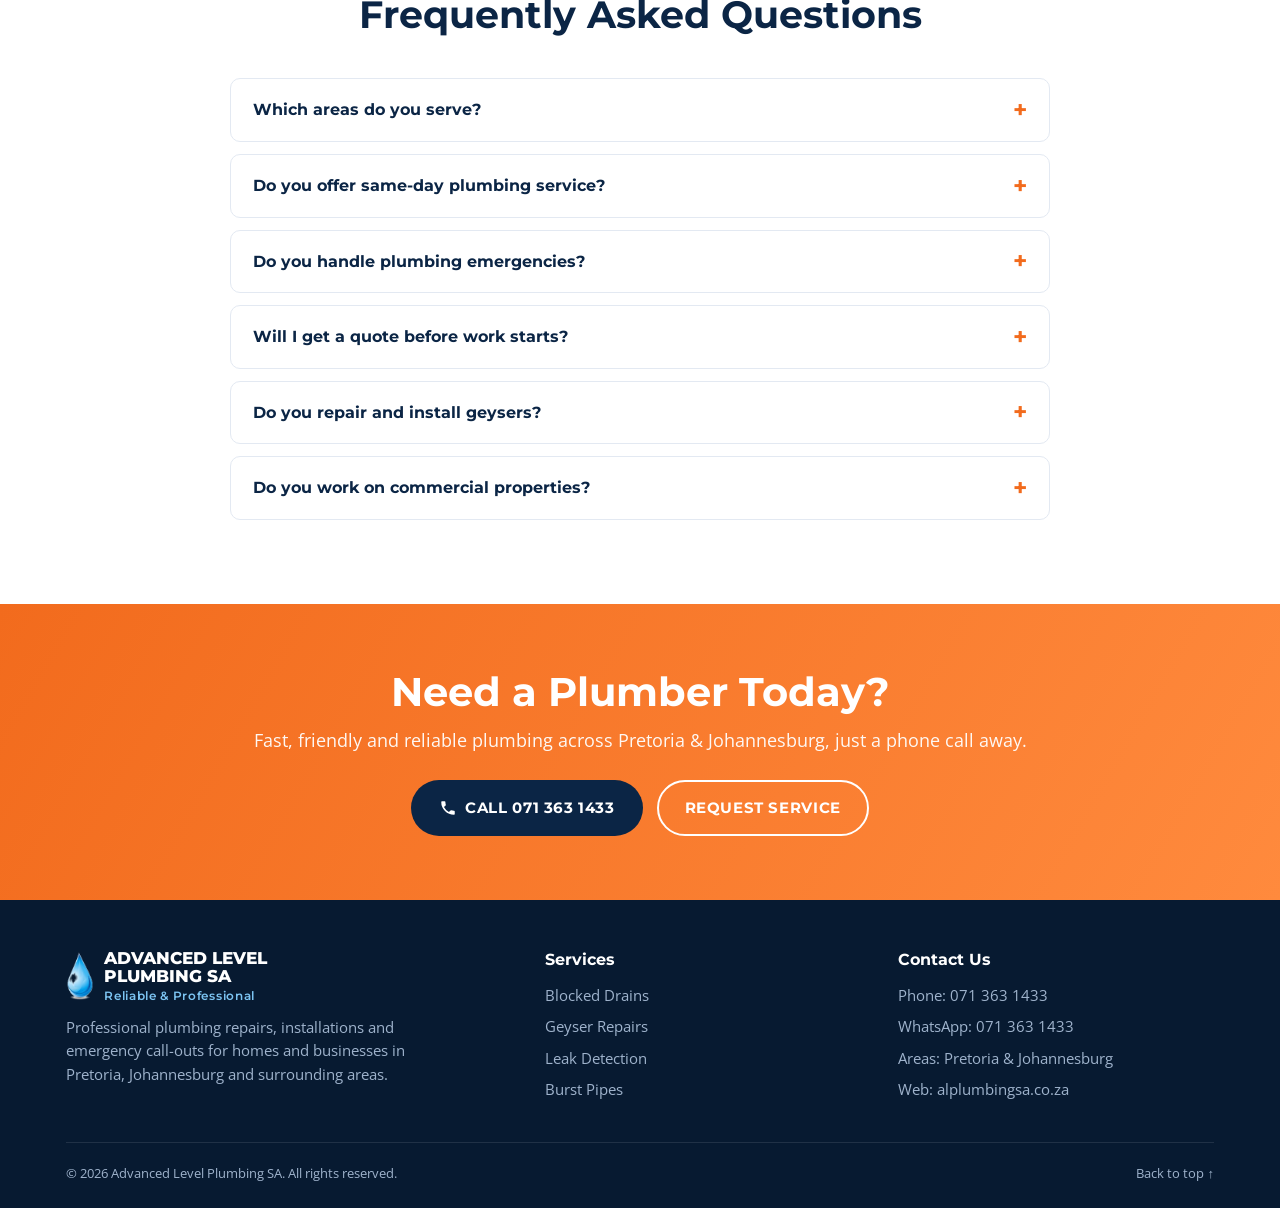
==== commit c2350ccd: "Add real logo and Pretoria/Johannesburg service areas Use the supplied Advanced Level Plumbing SA lo" ====
--- a/alplumbingsa/index.html
+++ b/alplumbingsa/index.html
@@ -3,11 +3,12 @@
 <head>
   <meta charset="UTF-8">
   <meta name="viewport" content="width=device-width, initial-scale=1">
-  <title>Advanced Level Plumbing SA | Fast, Reliable Plumbers | 071 363 1433</title>
-  <meta name="description" content="Advanced Level Plumbing SA – fast, reliable plumbing repairs, blocked drains, geysers, leak detection and burst pipes. Same-day service available. Call 071 363 1433.">
+  <title>Plumber Pretoria &amp; Johannesburg | Advanced Level Plumbing SA | 071 363 1433</title>
+  <meta name="description" content="Advanced Level Plumbing SA – fast, reliable plumbers in Pretoria and Johannesburg for blocked drains, geysers, leak detection and burst pipes. Same-day service available. Call 071 363 1433.">
+  <link rel="icon" href="logo-drop.png" type="image/png">
   <link rel="canonical" href="https://alplumbingsa.co.za/">
   <meta property="og:title" content="Advanced Level Plumbing SA – Plumbing Service You Can Count On">
-  <meta property="og:description" content="Blocked drains, geysers, leaks and burst pipes fixed fast. Same-day service available. Call 071 363 1433.">
+  <meta property="og:description" content="Plumbers in Pretoria &amp; Johannesburg. Blocked drains, geysers, leaks and burst pipes fixed fast. Same-day service available. Call 071 363 1433.">
   <meta property="og:url" content="https://alplumbingsa.co.za/">
   <meta property="og:type" content="website">
   <link rel="preconnect" href="https://fonts.googleapis.com">
@@ -21,7 +22,13 @@
     "name": "Advanced Level Plumbing SA",
     "url": "https://alplumbingsa.co.za/",
     "telephone": "+27713631433",
-    "areaServed": "South Africa",
+    "logo": "https://alplumbingsa.co.za/logo.png",
+    "image": "https://alplumbingsa.co.za/logo.png",
+    "slogan": "Reliable & Professional",
+    "areaServed": [
+      { "@type": "City", "name": "Pretoria" },
+      { "@type": "City", "name": "Johannesburg" }
+    ],
     "openingHours": "Mo-Su 00:00-23:59",
     "priceRange": "R"
   }
@@ -31,7 +38,7 @@
     :root {
       --navy: #0b2545;
       --navy-2: #13315c;
-      --blue: #1e6fd9;
+      --blue: #1d8fe0;
       --orange: #f26b1d;
       --orange-dark: #d4560c;
       --light: #f4f7fb;
@@ -75,10 +82,10 @@
     header.site { position: sticky; top: 0; z-index: 50; background: var(--white); box-shadow: 0 2px 12px rgba(0,0,0,.06); }
     header.site .container { display: flex; align-items: center; justify-content: space-between; gap: 16px; padding-top: 12px; padding-bottom: 12px; }
     .logo { display: flex; align-items: center; gap: 10px; }
-    .logo-mark { width: 46px; height: 46px; border-radius: 50%; background: linear-gradient(135deg, var(--blue), var(--navy)); display: grid; place-items: center; flex-shrink: 0; }
-    .logo-mark svg { width: 26px; height: 26px; fill: var(--white); }
-    .logo-text { font-family: "Montserrat", sans-serif; font-weight: 800; color: var(--navy); line-height: 1.05; font-size: 1.05rem; }
-    .logo-text span { display: block; font-size: .72rem; font-weight: 700; color: var(--orange); letter-spacing: .14em; }
+    .logo-img { height: 58px; width: auto; }
+    .logo-drop { height: 50px; width: auto; flex-shrink: 0; }
+    .logo-text { font-family: "Montserrat", sans-serif; font-weight: 800; color: var(--navy); line-height: 1.05; font-size: 1.05rem; text-transform: uppercase; }
+    .logo-text span { display: block; font-size: .72rem; font-weight: 600; color: #7cc4f2; letter-spacing: .06em; text-transform: none; margin-top: 4px; }
     nav.main { display: flex; gap: 26px; font-family: "Montserrat", sans-serif; font-weight: 600; font-size: .92rem; }
     nav.main a:hover { color: var(--orange); }
     .header-cta { display: flex; gap: 10px; align-items: center; }
@@ -96,7 +103,9 @@
     .badge .dot { width: 9px; height: 9px; background: #3ee07a; border-radius: 50%; box-shadow: 0 0 0 4px rgba(62,224,122,.25); }
     .hero h1 { color: var(--white); font-size: clamp(2rem, 4.6vw, 3.25rem); font-weight: 800; margin-bottom: 18px; }
     .hero h1 em { font-style: normal; color: #ffb27d; }
-    .hero p.lead { font-size: 1.12rem; color: #d9e6f7; max-width: 560px; margin-bottom: 30px; }
+    .hero p.lead { font-size: 1.12rem; color: #d9e6f7; max-width: 560px; margin-bottom: 14px; }
+    .hero p.serving { display: flex; align-items: center; gap: 8px; font-weight: 600; color: var(--white); margin-bottom: 28px; }
+    .hero p.serving svg { width: 20px; height: 20px; fill: #ffb27d; flex-shrink: 0; }
     .hero-ctas { display: flex; gap: 14px; flex-wrap: wrap; margin-bottom: 30px; }
     .hero-points { display: flex; flex-wrap: wrap; gap: 10px 24px; list-style: none; font-weight: 600; font-size: .95rem; }
     .hero-points li { display: flex; align-items: center; gap: 8px; }
@@ -167,6 +176,14 @@
     .step::before { counter-increment: step; content: counter(step); position: absolute; top: -18px; left: 26px; width: 40px; height: 40px; border-radius: 50%; background: var(--blue); color: var(--white); font-family: "Montserrat", sans-serif; font-weight: 800; display: grid; place-items: center; box-shadow: 0 6px 14px rgba(30,111,217,.35); }
     .step h3 { margin: 12px 0 8px; font-size: 1.15rem; }
     .step p { color: var(--muted); font-size: .95rem; }
+
+    /* Areas */
+    .areas-grid { display: grid; grid-template-columns: 1fr 1fr; gap: 24px; margin-top: 40px; text-align: left; }
+    .area-card { background: var(--white); border-radius: var(--radius); padding: 30px 28px; border: 1.5px solid #e3e9f2; border-top: 5px solid var(--blue); }
+    .area-card h3 { display: flex; align-items: center; gap: 10px; font-size: 1.4rem; margin-bottom: 16px; }
+    .area-card h3 svg { width: 26px; height: 26px; fill: var(--orange); }
+    .area-card ul { list-style: none; display: grid; grid-template-columns: 1fr 1fr; gap: 8px 16px; margin-bottom: 22px; color: var(--muted); }
+    .area-card li::before { content: "✓ "; color: var(--blue); font-weight: 700; }
 
     /* FAQ */
     .faq-list { max-width: 820px; margin: 40px auto 0; }
@@ -218,10 +235,12 @@
       section { padding: 56px 0; }
       .topbar .hide-sm, .header-cta .btn { display: none; }
       .header-phone { font-size: .98rem; }
-      .logo-text { font-size: .92rem; }
+      .logo-img { height: 44px; }
       .hero { padding: 50px 0 60px; }
       .hero-ctas .btn { flex: 1 1 100%; }
-      .services-grid, .why-grid, .steps, .footer-grid, .check-list { grid-template-columns: 1fr; }
+      .services-grid, .why-grid, .steps, .footer-grid, .check-list, .areas-grid { grid-template-columns: 1fr; }
+      .area-card { padding: 26px 20px; min-width: 0; }
+      .area-card .btn { width: 100%; white-space: normal; }
       .trust .container { grid-template-columns: 1fr 1fr; gap: 16px; }
       .trust-item { font-size: .85rem; }
       .trust-item svg { width: 30px; height: 30px; }
@@ -247,6 +266,7 @@
     <symbol id="i-pipe" viewBox="0 0 24 24"><path d="M2 8h8a4 4 0 0 1 4 4v8h-4v-8H2zm12-6h4v4h4v4h-4a4 4 0 0 1-4-4z"/></symbol>
     <symbol id="i-toilet" viewBox="0 0 24 24"><path d="M5 2h6v7h8v2a7 7 0 0 1-4 6.3V22H8v-4.7A7 7 0 0 1 4 11V9h1zm2 2v5h2V4z"/></symbol>
     <symbol id="i-house" viewBox="0 0 24 24"><path d="M12 3 2 12h3v8h5v-6h4v6h5v-8h3z"/></symbol>
+    <symbol id="i-pin" viewBox="0 0 24 24"><path d="M12 2a7 7 0 0 0-7 7c0 5.2 7 13 7 13s7-7.8 7-13a7 7 0 0 0-7-7zm0 9.5a2.5 2.5 0 1 1 0-5 2.5 2.5 0 0 1 0 5z"/></symbol>
     <symbol id="i-clock" viewBox="0 0 24 24"><path d="M12 2a10 10 0 1 0 0 20 10 10 0 0 0 0-20zm1 10.4 3.5 2.1-.8 1.3L11 13V7h2z"/></symbol>
     <symbol id="i-tag" viewBox="0 0 24 24"><path d="M21.4 11.6 12.4 2.6A2 2 0 0 0 11 2H4a2 2 0 0 0-2 2v7c0 .6.2 1.1.6 1.4l9 9a2 2 0 0 0 2.8 0l7-7a2 2 0 0 0 0-2.8zM6.5 8a1.5 1.5 0 1 1 0-3 1.5 1.5 0 0 1 0 3z"/></symbol>
     <symbol id="i-shield" viewBox="0 0 24 24"><path d="M12 1 3 5v6c0 5.5 3.8 10.7 9 12 5.2-1.3 9-6.5 9-12V5zm-2 16-4-4 1.4-1.4 2.6 2.6 6.6-6.6L18 9z"/></symbol>
@@ -259,7 +279,7 @@
   <!-- Top bar -->
   <div class="topbar">
     <div class="container">
-      <span><strong>Same-Day Service Available</strong> <span class="hide-sm">· Emergency plumbing, 7 days a week</span></span>
+      <span><strong>Same-Day Service Available</strong> <span class="hide-sm">· Serving Pretoria &amp; Johannesburg</span></span>
       <span>Call us: <a href="tel:+27713631433"><strong>071 363 1433</strong></a></span>
     </div>
   </div>
@@ -268,13 +288,13 @@
   <header class="site">
     <div class="container">
       <a href="#top" class="logo" aria-label="Advanced Level Plumbing SA home">
-        <span class="logo-mark"><svg><use href="#i-drop"/></svg></span>
-        <span class="logo-text">Advanced Level<span>PLUMBING SA</span></span>
+        <img class="logo-img" src="logo.png" width="407" height="136" alt="Advanced Level Plumbing SA – Reliable &amp; Professional">
       </a>
       <nav class="main" aria-label="Main">
         <a href="#services">Services</a>
         <a href="#why-us">Why Choose Us</a>
         <a href="#how-it-works">How It Works</a>
+        <a href="#areas">Areas</a>
         <a href="#faq">FAQ</a>
         <a href="#contact">Contact</a>
       </nav>
@@ -292,8 +312,9 @@
       <div class="container">
         <div>
           <span class="badge"><span class="dot"></span>Same-Day Service Available</span>
-          <h1>Fast, Reliable Plumbing Service <em>You Can Count On</em></h1>
+          <h1>Fast, Reliable Plumbers in <em>Pretoria &amp; Johannesburg</em></h1>
           <p class="lead">From blocked drains and burst pipes to geyser repairs and leak detection, Advanced Level Plumbing SA gets the job done right the first time, with upfront pricing and no nasty surprises.</p>
+          <p class="serving"><svg><use href="#i-pin"/></svg>Proudly serving Pretoria, Johannesburg &amp; surrounding areas</p>
           <div class="hero-ctas">
             <a class="btn btn-primary" href="#contact">Request Service</a>
             <a class="btn btn-outline" href="tel:+27713631433"><svg><use href="#i-phone"/></svg>071 363 1433</a>
@@ -484,12 +505,43 @@
       </div>
     </section>
 
+    <!-- Areas we serve -->
+    <section class="areas" id="areas">
+      <div class="container center">
+        <span class="eyebrow">Areas We Serve</span>
+        <h2 class="section-title">Plumbers in Pretoria &amp; Johannesburg</h2>
+        <p class="section-sub">Our plumbers cover Pretoria, Johannesburg and the surrounding Gauteng suburbs. Not sure if we come to you? Just give us a call.</p>
+        <div class="areas-grid">
+          <div class="area-card">
+            <h3><svg><use href="#i-pin"/></svg>Pretoria</h3>
+            <ul>
+              <li>Pretoria East</li><li>Pretoria North</li><li>Pretoria West</li><li>Centurion</li>
+              <li>Menlyn</li><li>Hatfield</li><li>Montana</li><li>Faerie Glen</li>
+            </ul>
+            <a class="btn btn-primary" href="tel:+27713631433"><svg><use href="#i-phone"/></svg>Plumber in Pretoria</a>
+          </div>
+          <div class="area-card">
+            <h3><svg><use href="#i-pin"/></svg>Johannesburg</h3>
+            <ul>
+              <li>Sandton</li><li>Randburg</li><li>Midrand</li><li>Fourways</li>
+              <li>Roodepoort</li><li>Rosebank</li><li>Northcliff</li><li>Johannesburg South</li>
+            </ul>
+            <a class="btn btn-primary" href="tel:+27713631433"><svg><use href="#i-phone"/></svg>Plumber in Johannesburg</a>
+          </div>
+        </div>
+      </div>
+    </section>
+
     <!-- FAQ -->
     <section id="faq">
       <div class="container center">
         <span class="eyebrow">FAQ</span>
         <h2 class="section-title">Frequently Asked Questions</h2>
         <div class="faq-list" style="text-align:left">
+          <details>
+            <summary>Which areas do you serve?</summary>
+            <p>We serve Pretoria, Johannesburg and the surrounding areas, including Centurion, Midrand, Sandton, Randburg and Roodepoort. Call 071 363 1433 to check if we cover your suburb.</p>
+          </details>
           <details>
             <summary>Do you offer same-day plumbing service?</summary>
             <p>Yes. Same-day service is available for most call-outs. Call us on 071 363 1433 as early as possible and we'll do our best to get a plumber to you the same day.</p>
@@ -518,7 +570,7 @@
     <section class="final-cta">
       <div class="container">
         <h2>Need a Plumber Today?</h2>
-        <p>Fast, friendly and reliable plumbing service, just a phone call away.</p>
+        <p>Fast, friendly and reliable plumbing across Pretoria &amp; Johannesburg, just a phone call away.</p>
         <div class="btn-row">
           <a class="btn btn-navy" href="tel:+27713631433"><svg><use href="#i-phone"/></svg>Call 071 363 1433</a>
           <a class="btn btn-outline" href="#contact">Request Service</a>
@@ -534,10 +586,10 @@
       <div class="footer-grid">
         <div>
           <a href="#top" class="logo">
-            <span class="logo-mark"><svg><use href="#i-drop"/></svg></span>
-            <span class="logo-text">Advanced Level<span>PLUMBING SA</span></span>
+            <img class="logo-drop" src="logo-drop.png" width="72" height="128" alt="">
+            <span class="logo-text">Advanced Level<br>Plumbing SA<span>Reliable &amp; Professional</span></span>
           </a>
-          <p class="about">Professional plumbing repairs, installations and emergency call-outs for homes and businesses.</p>
+          <p class="about">Professional plumbing repairs, installations and emergency call-outs for homes and businesses in Pretoria, Johannesburg and surrounding areas.</p>
         </div>
         <div>
           <h4>Services</h4>
@@ -553,6 +605,7 @@
           <ul>
             <li>Phone: <a href="tel:+27713631433">071 363 1433</a></li>
             <li>WhatsApp: <a href="https://wa.me/27713631433" target="_blank" rel="noopener">071 363 1433</a></li>
+            <li>Areas: Pretoria &amp; Johannesburg</li>
             <li>Web: <a href="https://alplumbingsa.co.za/">alplumbingsa.co.za</a></li>
           </ul>
         </div>
